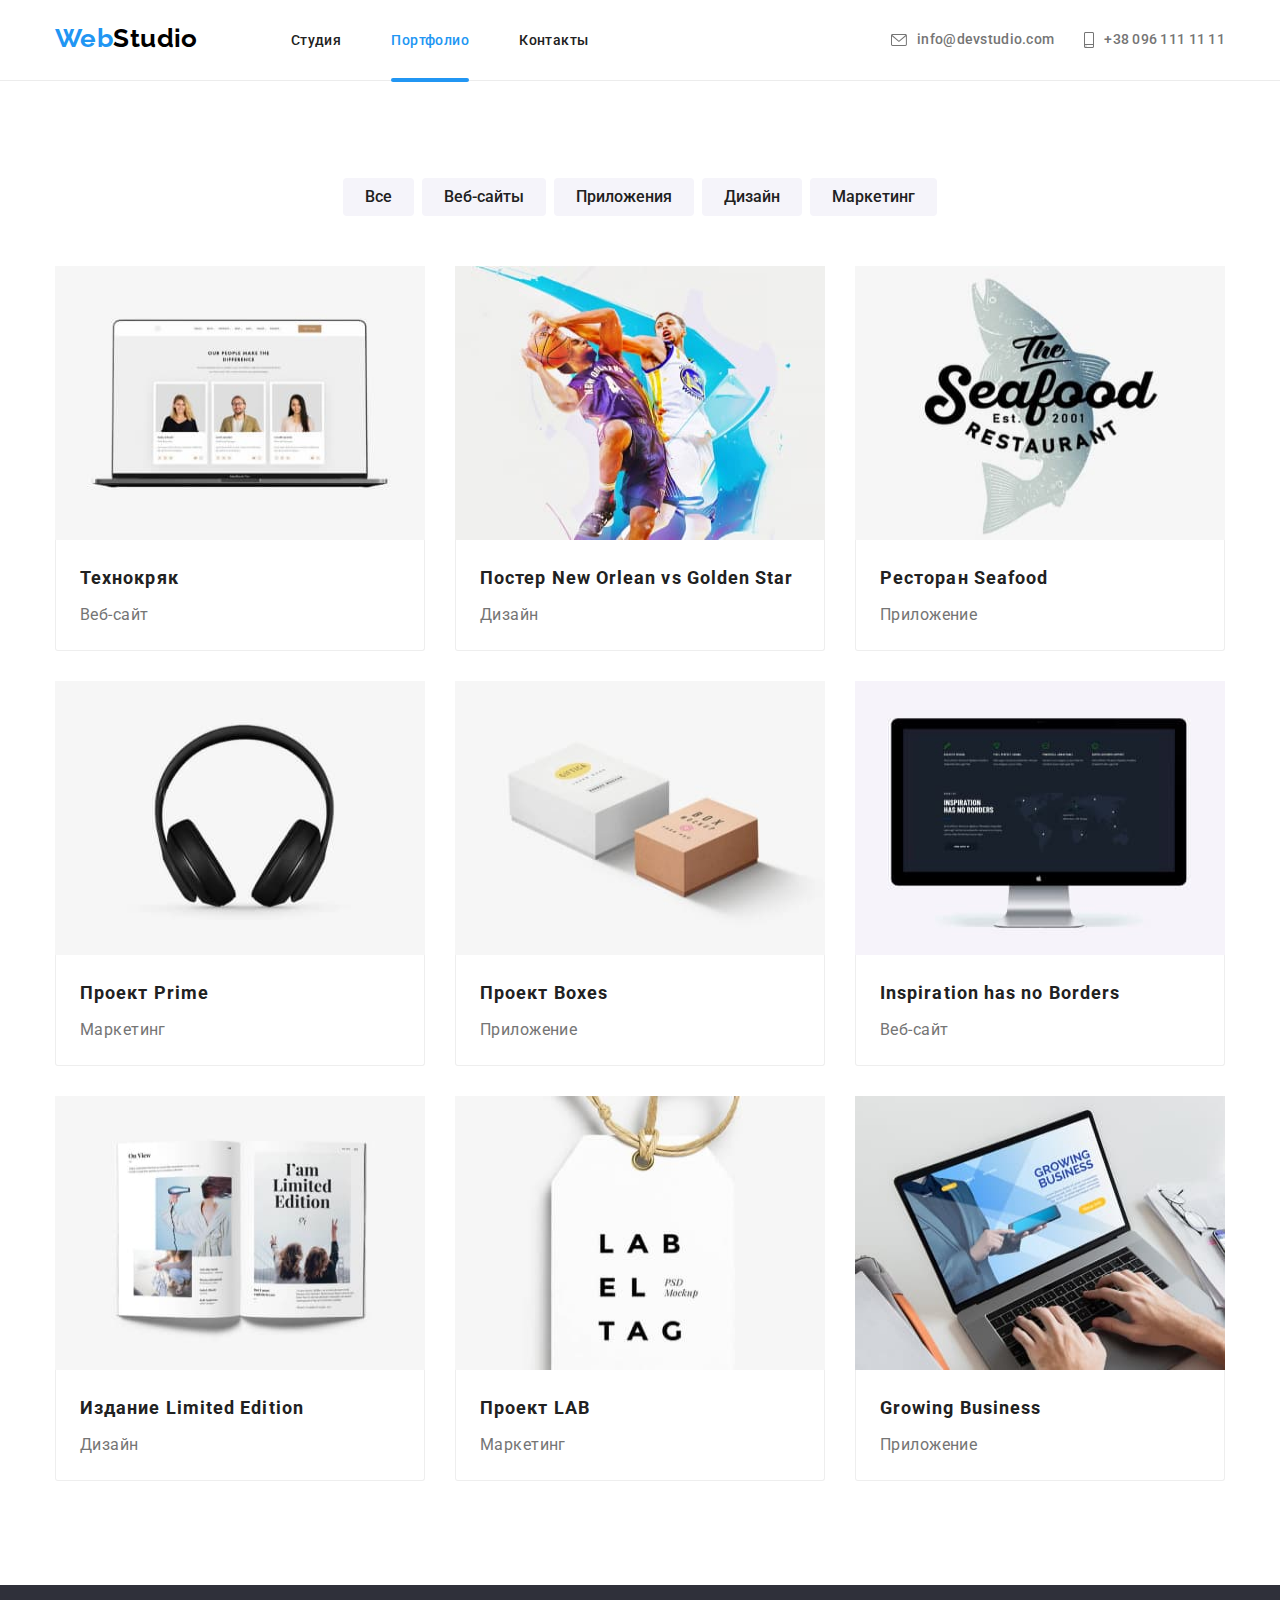
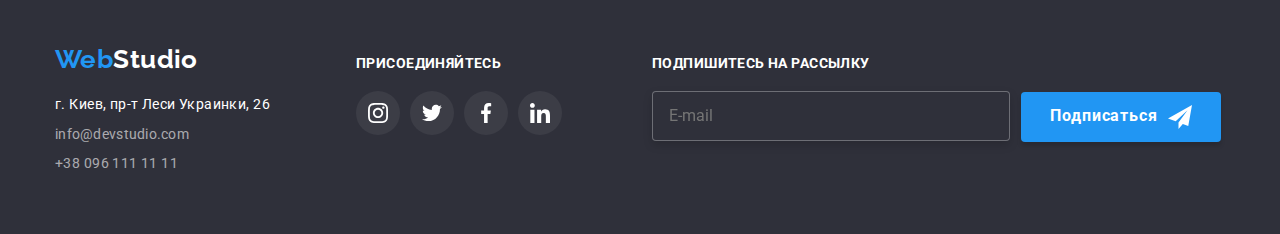
==== portfolio.html @ b070f2ee "clone" ====
<!DOCTYPE html>
<html lang="ru">
  <head>
    <meta charset="UTF-8" />
    <meta http-equiv="X-UA-Compatible" content="IE=edge" />
    <meta name="viewport" content="width=device-width, initial-scale=1.0" />
    <title>Портфолио</title>
    <link rel="preconnect" href="https://fonts.googleapis.com" />
    <link rel="preconnect" href="https://fonts.gstatic.com" crossorigin />
    <link
      href="https://fonts.googleapis.com/css2?family=Raleway:wght@700&family=Roboto:wght@400;500;700;900&display=swap"
      rel="stylesheet"
    />
    <link
      rel="stylesheet"
      href="https://cdnjs.cloudflare.com/ajax/libs/modern-normalize/1.1.0/modern-normalize.min.css"
    />
    <link rel="stylesheet" href="./css/main.min.css" />
  </head>

  <body>
    <header class="header">
      <div class="container container-nav">
        <nav class="navigation">
          <a href="./index.html" class="logo link"
            ><span class="logo__web">Web</span
            ><span class="logo__studio logo__studio--dark">Studio</span></a
          >
          <ul class="navigation__list list">
            <li class="navigation__item">
              <a href="./index.html" class="navigation__link link">Студия</a>
            </li>
            <li class="navigation__item">
              <a href="./portfolio.html" class="navigation__link link current"
                >Портфолио</a
              >
            </li>
            <li class="navigation__item">
              <a href="" class="navigation__link link">Контакты</a>
            </li>
          </ul>
        </nav>
        <ul class="header-contacts list">
          <li class="header-contacts__item">
            <a
              href="mailto:info@devstudio.com"
              class="header-contacts__mail link"
            >
              <svg class="header-contacts__icon-mail" width="16" height="12">
                <use href="./images/icons.svg#icon-envelope"></use>
              </svg>
              info@devstudio.com</a
            >
          </li>
          <li class="header-contacts__item">
            <a href="tel:+380961111111" class="header-contacts__tel link">
              <svg class="header-contacts__icon-phone" width="10" height="16">
                <use href="./images/icons.svg#icon-smartphone"></use>
              </svg>
              +38 096 111 11 11</a
            >
          </li>
        </ul>
      </div>
    </header>
    <main>
      <section class="services">
        <div class="container">
          <h1 class="visually-hidden">Услуги</h1>
          <ul class="services-button-list list">
            <li class="services-buttom-item">
              <button type="button" class="services-button">Все</button>
            </li>
            <li class="services-buttom-item">
              <button type="button" class="services-button">Веб-сайты</button>
            </li>
            <li class="services-buttom-item">
              <button type="button" class="services-button">Приложения</button>
            </li>
            <li class="services-buttom-item">
              <button type="button" class="services-button">Дизайн</button>
            </li>
            <li class="services-buttom-item">
              <button type="button" class="services-button">Маркетинг</button>
            </li>
          </ul>
          <ul class="services-pics-list list">
            <li class="services-pics-item">
              <a href="" class="services-link link">
                <div class="services-img-decor">
                  <img
                    src="./images/projects-1.jpg"
                    alt="Технологии"
                    width="370"
                    height="274"
                  />
                  <p class="services-decor-text">
                    Ресурс предлагает комплексные предложения с разным уровнем
                    функционала и сервисов. Все это позволит посетителю получить
                    исчерпывающие сведения о компании или частном лице. Lorem
                    ipsum dolor sit amet consectetur adipisicing elit.
                    Inventore, amet. Nisi ea molestias, culpa itaque mollitia
                    reiciendis et nam perspiciatis nobis possimus? Voluptate
                    minima accusamus placeat eaque, pariatur ipsam dicta
                    suscipit unde impedit magnam. Tempore maxime sequi maiores
                    eveniet eum?
                  </p>
                </div>
                <div class="portfolio-cards">
                  <h2 class="sevices-title">Технокряк</h2>
                  <p class="services-text">Веб-сайт</p>
                </div>
              </a>
            </li>
            <li class="services-pics-item">
              <a href="" class="services-link link">
                <div class="services-img-decor">
                  <img
                    src="./images/projects-2.jpg"
                    alt="Технологии"
                    width="370"
                    height="274"
                  />
                  <p class="services-decor-text">
                    Ресурс предлагает комплексные предложения с разным уровнем
                    функционала и сервисов. Все это позволит посетителю получить
                    исчерпывающие сведения о компании или частном лице. Lorem
                    ipsum dolor sit amet consectetur adipisicing elit.
                    Inventore, amet. Nisi ea molestias, culpa itaque mollitia
                    reiciendis et nam perspiciatis nobis possimus? Voluptate
                    minima accusamus placeat eaque, pariatur ipsam dicta
                    suscipit unde impedit magnam. Tempore maxime sequi maiores
                    eveniet eum?
                  </p>
                </div>
                <div class="portfolio-cards">
                  <h2 class="sevices-title">
                    Постер New Orlean vs Golden Star
                  </h2>
                  <p class="services-text">Дизайн</p>
                </div>
              </a>
            </li>
            <li class="services-pics-item">
              <a href="" class="services-link link">
                <div class="services-img-decor">
                  <img
                    src="./images/projects-3.jpg"
                    alt="Технологии"
                    width="370"
                    height="274"
                  />
                  <p class="services-decor-text">
                    Ресурс предлагает комплексные предложения с разным уровнем
                    функционала и сервисов. Все это позволит посетителю получить
                    исчерпывающие сведения о компании или частном лице. Lorem
                    ipsum dolor sit amet consectetur adipisicing elit.
                    Inventore, amet. Nisi ea molestias, culpa itaque mollitia
                    reiciendis et nam perspiciatis nobis possimus? Voluptate
                    minima accusamus placeat eaque, pariatur ipsam dicta
                    suscipit unde impedit magnam. Tempore maxime sequi maiores
                    eveniet eum?
                  </p>
                </div>
                <div class="portfolio-cards">
                  <h2 class="sevices-title">Ресторан Seafood</h2>
                  <p class="services-text">Приложение</p>
                </div>
              </a>
            </li>
            <li class="services-pics-item">
              <a href="" class="services-link link">
                <div class="services-img-decor">
                  <img
                    src="./images/projects-4.jpg"
                    alt="Технологии"
                    width="370"
                    height="274"
                  />
                  <p class="services-decor-text">
                    Ресурс предлагает комплексные предложения с разным уровнем
                    функционала и сервисов. Все это позволит посетителю получить
                    исчерпывающие сведения о компании или частном лице. Lorem
                    ipsum dolor sit amet consectetur adipisicing elit.
                    Inventore, amet. Nisi ea molestias, culpa itaque mollitia
                    reiciendis et nam perspiciatis nobis possimus? Voluptate
                    minima accusamus placeat eaque, pariatur ipsam dicta
                    suscipit unde impedit magnam. Tempore maxime sequi maiores
                    eveniet eum?
                  </p>
                </div>
                <div class="portfolio-cards">
                  <h2 class="sevices-title">Проект Prime</h2>
                  <p class="services-text">Маркетинг</p>
                </div>
              </a>
            </li>
            <li class="services-pics-item">
              <a href="" class="services-link link">
                <div class="services-img-decor">
                  <img
                    src="./images/projects-5.jpg"
                    alt="Технологии"
                    width="370"
                    height="274"
                  />
                  <p class="services-decor-text">
                    Ресурс предлагает комплексные предложения с разным уровнем
                    функционала и сервисов. Все это позволит посетителю получить
                    исчерпывающие сведения о компании или частном лице. Lorem
                    ipsum dolor sit amet consectetur adipisicing elit.
                    Inventore, amet. Nisi ea molestias, culpa itaque mollitia
                    reiciendis et nam perspiciatis nobis possimus? Voluptate
                    minima accusamus placeat eaque, pariatur ipsam dicta
                    suscipit unde impedit magnam. Tempore maxime sequi maiores
                    eveniet eum?
                  </p>
                </div>
                <div class="portfolio-cards">
                  <h2 class="sevices-title">Проект Boxes</h2>
                  <p class="services-text">Приложение</p>
                </div>
              </a>
            </li>
            <li class="services-pics-item">
              <a href="" class="services-link link">
                <div class="services-img-decor">
                  <img
                    src="./images/projects-6.jpg"
                    alt="Технологии"
                    width="370"
                    height="274"
                  />
                  <p class="services-decor-text">
                    Ресурс предлагает комплексные предложения с разным уровнем
                    функционала и сервисов. Все это позволит посетителю получить
                    исчерпывающие сведения о компании или частном лице. Lorem
                    ipsum dolor sit amet consectetur adipisicing elit.
                    Inventore, amet. Nisi ea molestias, culpa itaque mollitia
                    reiciendis et nam perspiciatis nobis possimus? Voluptate
                    minima accusamus placeat eaque, pariatur ipsam dicta
                    suscipit unde impedit magnam. Tempore maxime sequi maiores
                    eveniet eum?
                  </p>
                </div>
                <div class="portfolio-cards">
                  <h2 lang="en" class="sevices-title">
                    Inspiration has no Borders
                  </h2>
                  <p class="services-text">Веб-сайт</p>
                </div>
              </a>
            </li>
            <li class="services-pics-item">
              <a href="" class="services-link link">
                <div class="services-img-decor">
                  <img
                    src="./images/projects-7.jpg"
                    alt="Технологии"
                    width="370"
                    height="274"
                  />
                  <p class="services-decor-text">
                    Ресурс предлагает комплексные предложения с разным уровнем
                    функционала и сервисов. Все это позволит посетителю получить
                    исчерпывающие сведения о компании или частном лице. Lorem
                    ipsum dolor sit amet consectetur adipisicing elit.
                    Inventore, amet. Nisi ea molestias, culpa itaque mollitia
                    reiciendis et nam perspiciatis nobis possimus? Voluptate
                    minima accusamus placeat eaque, pariatur ipsam dicta
                    suscipit unde impedit magnam. Tempore maxime sequi maiores
                    eveniet eum?
                  </p>
                </div>
                <div class="portfolio-cards">
                  <h2 class="sevices-title">Издание Limited Edition</h2>
                  <p class="services-text">Дизайн</p>
                </div>
              </a>
            </li>
            <li class="services-pics-item">
              <a href="" class="services-link link">
                <div class="services-img-decor">
                  <img
                    src="./images/projects-8.jpg"
                    alt="Технологии"
                    width="370"
                    height="274"
                  />
                  <p class="services-decor-text">
                    Ресурс предлагает комплексные предложения с разным уровнем
                    функционала и сервисов. Все это позволит посетителю получить
                    исчерпывающие сведения о компании или частном лице. Lorem
                    ipsum dolor sit amet consectetur adipisicing elit.
                    Inventore, amet. Nisi ea molestias, culpa itaque mollitia
                    reiciendis et nam perspiciatis nobis possimus? Voluptate
                    minima accusamus placeat eaque, pariatur ipsam dicta
                    suscipit unde impedit magnam. Tempore maxime sequi maiores
                    eveniet eum?
                  </p>
                </div>
                <div class="portfolio-cards">
                  <h2 class="sevices-title">Проект LAB</h2>
                  <p class="services-text">Маркетинг</p>
                </div>
              </a>
            </li>
            <li class="services-pics-item">
              <a href="" class="services-link link">
                <div class="services-img-decor">
                  <img
                    src="./images/projects-9.jpg"
                    alt="Технологии"
                    width="370"
                    height="274"
                  />
                  <p class="services-decor-text">
                    Ресурс предлагает комплексные предложения с разным уровнем
                    функционала и сервисов. Все это позволит посетителю получить
                    исчерпывающие сведения о компании или частном лице. Lorem
                    ipsum dolor sit amet consectetur adipisicing elit.
                    Inventore, amet. Nisi ea molestias, culpa itaque mollitia
                    reiciendis et nam perspiciatis nobis possimus? Voluptate
                    minima accusamus placeat eaque, pariatur ipsam dicta
                    suscipit unde impedit magnam. Tempore maxime sequi maiores
                    eveniet eum?
                  </p>
                </div>
                <div class="portfolio-cards">
                  <h2 lang="en" class="sevices-title">Growing Business</h2>
                  <p class="services-text">Приложение</p>
                </div>
              </a>
            </li>
          </ul>
        </div>
      </section>
    </main>
  </body>
  <footer class="footer">
    <div class="container-footer container">
      <div>
        <a href="./index.html" class="footer-link-logo link"
          ><span class="logo__web">Web</span
          ><span class="logo-studio-footer">Studio</span></a
        >
        <address class="address-container">
          <ul class="address-list list">
            <li class="adress-item">
              <a
                href="https://goo.gl/maps/8bVCaFrBpP2hShio7"
                target="_blank"
                class="footer-map-link link"
                >г. Киев, пр-т Леси Украинки, 26</a
              >
            </li>
            <li class="adress-item">
              <a href="mailto:info@devstudio.com" class="footer-mail link"
                >info@devstudio.com</a
              >
            </li>
            <li class="adress-item">
              <a href="tel:+380961111111" class="footer-tel link"
                >+38 096 111 11 11</a
              >
            </li>
          </ul>
        </address>
      </div>
      <div class="join-us-footer">
        <p class="join-us-title">Присоединяйтесь</p>
        <ul class="join-us-list list">
          <li class="join-us-item">
            <a href="" class="join-us-link link">
              <svg class="join-us-icon" width="20" height="20">
                <use href="./images/icons.svg#icon-instagram"></use>
              </svg>
            </a>
          </li>
          <li class="join-us-item">
            <a href="" class="join-us-link link">
              <svg class="join-us-icon" width="20" height="20">
                <use href="./images/icons.svg#icon-twitter"></use>
              </svg>
            </a>
          </li>
          <li class="join-us-item">
            <a href="" class="join-us-link link">
              <svg class="join-us-icon" width="20" height="20">
                <use href="./images/icons.svg#icon-facebook"></use>
              </svg>
            </a>
          </li>
          <li class="join-us-item">
            <a href="" class="join-us-link link">
              <svg class="join-us-icon" width="20" height="20">
                <use href="./images/icons.svg#icon-linkedin"></use>
              </svg>
            </a>
          </li>
        </ul>
      </div>
      <div class="subsсribe-footer">
        <form class="footer-form">
          <label for="footer-label" class="label-class"
            >Подпишитесь на рассылку
          </label>
          <span class="footer-subscribe-case">
            <input
              type="email"
              name="email"
              placeholder="E-mail"
              id="footer-label"
              class="email-footer"
              required
            />
            <button type="submit" class="button-subscribe">
              Подписаться<svg class="submit-icon">
                <use href="./images/icons.svg#icon-icon-plane"></use>
              </svg>
            </button>
          </span>
        </form>
      </div>
    </div>
  </footer>
</html>
---- css/main.min.css ----
﻿html{box-sizing:border-box}*,*::before,*::after{box-sizing:inherit}h1,h2,h3,h4,h5,h6,p{margin:0}ul,ol{padding-left:0;margin:0}img{display:block}.link{text-decoration:none}:root{--title-text-color: #212121;--header-link-color: #212121;--button-services-color: #212121;--secondary-text-color: #757575;--main-text-color: #ffffff;--main-background-color: #ffffff;--footer-text: #ffffff;--button-text-color: #ffffff;--logo-studio-color: #000000;--logo-studio-alt-color: #ffffff;--hero-button-color: #ffffff;--hero-button-color-alt: #000000;--logo-web-color: #2196f3;--link-color: #2196f3;--main-button-color: #2196f3;--bg-icon-color: #2196f3;--footer-text-color: rgba(255, 255, 255, 0.6);--hero-background-color: #2f303a;--footer-background-color: #2f303a;--button-background-color: #f5f4fa;--team-background-color: #f5f4fa;--list-right-margin: 30px}.visually-hidden{position:absolute;white-space:nowrap;width:1px;height:1px;overflow:hidden;border:0;padding:0;clip:rect(0 0 0 0);clip-path:inset(50%);margin:-1p}body{margin:0;font-family:"Roboto",Tahoma sans-serif;color:var(--secondary-text-color);font-size:14px;letter-spacing:.03em;background-color:var(--main-background-color)}.list{list-style:none;padding:0;margin:0}.container{width:1200px;padding-left:15px;padding-right:15px;margin:0 auto}.section{padding-top:94px;padding-bottom:94px}.backdrop{position:fixed;top:0;width:100%;height:100%;background-color:rgba(0,0,0,.2);transition:opacity 300ms,visibility 300ms}.backdrop.is-hidden .modal{transform:rotate(-290deg)}.modal{position:absolute;min-width:528px;min-height:581px;top:50%;left:50%;padding:40px;background:#fff;box-shadow:0px 1px 3px rgba(0,0,0,.12),0px 1px 1px rgba(0,0,0,.14),0px 2px 1px rgba(0,0,0,.2);border-radius:4px;transition:transform 250ms;transform:translate(-50%, -50%) rotate(0)}.modal-button{position:absolute;top:11px;right:8px;width:30px;height:30px;border-radius:50%;background:#fff;border:1px solid rgba(0,0,0,.1);box-sizing:border-box;cursor:pointer}.icon-Vector{fill:#000}.modal-button:hover .icon-Vector,.modal-button:focus .icon-Vector{fill:#2196f3}.is-hidden{opacity:0;pointer-events:none;visibility:hidden}.backdrop-title{font-weight:700;font-size:20px;line-height:1.15;text-align:center;margin-bottom:12px;color:var(--title-text-color)}.modal-field{margin-bottom:10px}.label-form{display:flex;flex-direction:column}.modal-wrap{position:relative}.input-form{width:100%;height:40px;margin-top:4px;padding-left:42px;border:1px solid rgba(33,33,33,.2);box-sizing:border-box;border-radius:4px;cursor:pointer;outline:none;transition:border-color 250ms;transition-timing-function:cubic-bezier(0.4, 0, 0.2, 1)}.input-form:focus{border-color:#2196f3}.input-form:focus+.modal-icon-person{fill:#2196f3}.modal-icon-person{position:absolute;left:15px;top:50%;width:12px;height:12px;transform:translateY(-50%);fill:#212121;transition:border-color 250ms;transition-timing-function:cubic-bezier(0.4, 0, 0.2, 1)}.textarea-form{height:120px;margin-top:4px;padding:12px 16px;border:1px solid rgba(33,33,33,.2);border-radius:4px;cursor:pointer;resize:none;outline:none;transition:border-color 250ms;transition-timing-function:cubic-bezier(0.4, 0, 0.2, 1)}.textarea-form:focus{border-color:#2196f3}.checkbox-policy{width:423px;display:flex;align-items:center;justify-content:center;margin-top:20px;margin-bottom:30px;margin-left:13px}.check-text{display:flex;align-items:center;font-weight:400;font-size:14px;line-height:1.7;color:#757575}.modal-icon-accept{width:16px;height:15px;fill:rgba(0,0,0,0)}.check-text span{width:16px;height:15px;border:.2px solid #000;border-radius:2px;margin-right:7px;display:flex;align-items:center;justify-content:center}.input-check:checked+.check-text span{background-color:#2196f3;border:none}.input-check:checked+.check-text span .modal-icon-accept{fill:#fff;border:none}.policy{margin-left:3px;line-height:1.7;text-decoration-line:underline;color:#2196f3}.modal-submit-button{width:200px;height:50px;text-align:center;font-weight:700;font-size:16px;line-height:1.8;letter-spacing:.06em;color:#fff;background:#188ce8;box-shadow:0px 4px 4px rgba(0,0,0,.15);border-radius:4px;cursor:pointer;border:none}.modal-button-case{display:flex;justify-content:center}.header{border-bottom:1px solid #ececec}.container-nav{display:flex;align-items:center}.navigation{display:flex}.logo{padding-top:24px;padding-bottom:25px;text-decoration:none;align-items:center;margin-right:93px;font-family:"Raleway"}.logo .logo__studio{font-family:"Raleway",sans-serif;font-weight:700;font-size:26px;line-height:1.1}.logo__web{font-family:"Raleway",sans-serif;font-weight:700;font-size:26px;line-height:1.1;color:var(--logo-web-color)}.logo__studio--dark{color:var(--logo-studio-color)}.navigation__list{display:flex}.navigation__item{padding-top:32px;padding-bottom:32px;margin-right:50px}.navigation__item:last-child{margin-right:0}.navigation__link{position:relative;padding-top:32px;padding-bottom:32px;font-weight:500;line-height:1.1;color:var(--header-link-color);transition-property:color;transition-duration:250ms;transition-timing-function:cubic-bezier(0.4, 0, 0.2, 1)}.navigation__link:hover,.navigation__link:focus{color:var(--link-color)}.navigation__link.current::after{content:"";position:absolute;width:100%;left:0;bottom:-2px;height:4px;border-radius:2px;background:#2196f3}.link.current{color:var(--link-color)}.header-contacts{display:flex;margin-left:auto}.header-contacts__item{margin-right:50px;margin:auto}.header-contacts__mail{display:flex;align-items:center;margin-right:30px;padding-top:32px;padding-bottom:32px;font-weight:500;line-height:1.14;letter-spacing:.02em;color:var(--secondary-text-color);transition-property:color,fill;transition-duration:250ms;transition-timing-function:cubic-bezier(0.4, 0, 0.2, 1)}.header-contacts__mail:hover,.header-contacts__mail:focus{color:var(--link-color)}.header-contacts__icon-mail{fill:#757575;margin-right:10px;height:14px}.header-contacts__mail:hover .header-contacts__icon-mail{fill:var(--link-color)}.header-contacts__icon-phone{fill:#757575;margin-right:10px;height:16px}.header-contacts__tel:hover .header-contacts__icon-phone{fill:var(--link-color)}.header-contacts__tel{width:100%;height:100%;display:flex;align-items:center;padding-top:32px;padding-bottom:32px;font-weight:500;line-height:1.14;letter-spacing:.02em;color:var(--secondary-text-color);transition-property:color,fill;transition-duration:250ms;transition-timing-function:cubic-bezier(0.4, 0, 0.2, 1)}.header-contacts__tel:hover,.header-contacts__tel:focus{color:var(--link-color)}.section-hero{background-color:var(--hero-background-color);text-align:center;padding-top:200px;padding-bottom:200px;background-image:linear-gradient(rgba(47, 48, 58, 0.4), rgba(47, 48, 58, 0.4)),url(../images/Hero-bg.jpg);background-repeat:no-repeat;background-size:cover;max-width:1600px;margin:0 auto}.section-hero .section-hero__title{max-width:696px;margin:0 auto;margin-bottom:30px;font-weight:900;font-size:44px;line-height:1.36;letter-spacing:.06em;text-transform:uppercase;color:var(--main-text-color)}.section-hero .section-hero__button{border-radius:4px;min-width:200px;padding:10px 32px;font-weight:700;font-size:16px;line-height:1.87;border:none;align-items:center;letter-spacing:.06em;color:var(--hero-button-color);cursor:pointer;background-color:var(--main-button-color)}.adv-list{display:flex;flex-wrap:wrap}.adv-item{max-width:270px;margin-right:var(--list-right-margin)}.adv-item:last-child{margin-right:0}.adv-icon-box{width:270px;height:120px;background-color:#f5f4fa;display:flex;justify-content:center;align-items:center;margin-bottom:30px}.adv-title{font-size:14px;margin-bottom:10px;font-weight:700;line-height:1.14;text-transform:uppercase;color:var(--title-text-color)}.adv-text{line-height:1.7}.section-works{padding-top:0px}.works-title{margin-bottom:50px;font-weight:700;font-size:36px;line-height:1.16;text-align:center;color:var(--title-text-color)}.works-list{display:flex;flex-wrap:wrap}.works-list .works-item{position:relative;margin-right:var(--list-right-margin)}.works-list .works-item:last-child{margin-right:0}.works-list .works-item .works-item-text{position:absolute;height:70px;bottom:0px;display:flex;justify-content:center;align-items:center;width:100%;font-weight:700;line-height:16px;text-transform:uppercase;color:var(--main-text-color);background:rgba(47,48,58,.8)}.section-team{background-color:var(--team-background-color)}.team-list{display:flex;flex-wrap:wrap}.team-list-item{margin-right:var(--list-right-margin);box-shadow:0px 1px 3px rgba(0,0,0,.12),0px 1px 1px rgba(0,0,0,.14),0px 2px 1px rgba(0,0,0,.2);border-radius:0px 0px 4px 4px}.team-list-item:last-child{margin-right:0}.team-cards{width:270px;padding-top:30px;padding-bottom:30px;background-color:#fff;border-bottom-left-radius:4px;border-bottom-right-radius:4px}.team-title{margin-bottom:50px;font-weight:700;font-size:36px;line-height:1.16;text-align:center;color:var(--title-text-color)}.employee-title{margin-bottom:10px;font-weight:500;font-size:16px;line-height:1.18;text-align:center;color:var(--title-text-color)}.position-team{margin:0 auto;font-size:16px;line-height:1.18;text-align:center;margin-bottom:16px}.team-soc-list{display:flex;justify-content:center}.team-soc-item{margin-right:10px;width:44px;height:44px}.team-soc-item:last-child{margin-right:0}.team-soc-link{width:100%;height:100%;background-color:#fff;border-radius:50%;display:flex;justify-content:center;align-items:center;transition-property:background-color,fill;transition-duration:250ms;transition-timing-function:cubic-bezier(0.4, 0, 0.2, 1)}.team-soc-link:hover{background-color:var(--bg-icon-color)}.team-soc-icon{fill:#afb1b8}.team-soc-link:hover .team-soc-icon{fill:#fff}.title-clients{font-weight:700;font-size:36px;line-height:42px;text-align:center;color:var(--title-text-color);margin-bottom:50px}.clients-list{display:flex;flex-wrap:wrap}.clients-item{width:170px;height:92px;border:1px solid #afb1b8;border-radius:4px;margin-right:30px;display:flex;justify-content:center;align-items:center;cursor:pointer;transition-property:border,fill;transition-duration:250ms;transition-timing-function:cubic-bezier(0.4, 0, 0.2, 1)}.clients-item:last-child{margin-right:0px}.clients-item:hover{border:1px solid #2196f3}.clients-icon{fill:#afb1b8}.clients-item:hover .clients-icon{fill:#2196f3}.footer{background-color:var(--footer-background-color);padding-bottom:60px;padding-top:60px}.container-footer{display:flex;align-items:baseline}.address-container{width:231px;height:81px;margin-right:70px}.footer-link-logo{text-decoration:none;align-items:center;font-family:"Raleway";display:inline-block;margin-bottom:20px}.adress-item{margin-bottom:9px}.adress-item:last-child{margin-bottom:0}.logo-studio-footer{font-family:"Raleway",sans-serif;font-weight:700;font-size:26px;line-height:1.1;color:var(--logo-studio-alt-color)}.footer-map-link{line-height:1.7;color:var(--footer-text);font-style:normal;transition-property:color;transition-duration:250ms;transition-timing-function:cubic-bezier(0.4, 0, 0.2, 1)}.footer-map-link:hover,.footer-map-link:focus{color:var(--link-color)}.footer-mail{line-height:1.14;letter-spacing:.02em;color:var(--footer-text-color);font-style:normal;transition-property:color;transition-duration:250ms;transition-timing-function:cubic-bezier(0.4, 0, 0.2, 1)}.footer-mail:hover,.footer-mail:focus{color:var(--link-color)}.footer-tel{line-height:1.7;color:var(--footer-text-color);font-style:normal;transition-property:color;transition-duration:250ms;transition-timing-function:cubic-bezier(0.4, 0, 0.2, 1)}.footer-tel:hover,.footer-tel:focus{color:var(--link-color)}.join-us-title{font-weight:700;font-size:14px;line-height:16px;letter-spacing:.03em;text-transform:uppercase;color:#fff;margin-bottom:20px}.join-us-list{display:flex;justify-content:center}.join-us-item{margin-right:10px;width:44px;height:44px}.join-us-item:last-child{margin-right:0}.join-us-link{width:100%;height:100%;background-color:rgba(255,255,255,.062745098);border-radius:50%;display:flex;justify-content:center;align-items:center;transition-property:background-color,fill;transition-duration:250ms;transition-timing-function:cubic-bezier(0.4, 0, 0.2, 1)}.join-us-link:hover{background-color:var(--bg-icon-color)}.join-us-icon{fill:#fff}.join-us-link:hover .join-us-icon{fill:#fff}.subsсribe-footer{margin-left:auto}.footer-form{width:573px}.label-class{font-weight:700;font-size:14px;line-height:1.1;text-transform:uppercase;color:#fff}.footer-subscribe-case{display:flex;align-items:baseline}.email-footer{width:358px;height:50px;padding-left:16px;margin-top:20px;margin-right:11px;font-size:16px;line-height:1.25;color:rgba(255,255,255,.6);background:#2f303a;border:1px solid rgba(255,255,255,.3);filter:drop-shadow(0px 4px 4px rgba(0, 0, 0, 0.15));border-radius:4px}.button-subscribe{width:200px;height:50px;text-align:center;display:flex;justify-content:center;align-items:center;font-weight:700;font-size:16px;line-height:1.8;margin:0;letter-spacing:.06em;border:none;color:#fff;background:#2196f3;box-shadow:0px 4px 4px rgba(0,0,0,.15);border-radius:4px;cursor:pointer}.button-subscribe .submit-icon{margin-left:10px;width:24px;height:24px}.services{padding-top:97px;padding-bottom:104px}.services-button{border:none;border-radius:4px;padding:5.94px 22px;font-weight:500;font-size:16px;line-height:1.6;text-align:center;display:flex;align-items:center;color:var(--button-services-color);cursor:pointer;background-color:var(--button-background-color);transition-property:color,background-color,box-shadow;transition-duration:250ms;transition-timing-function:cubic-bezier(0.4, 0, 0.2, 1)}.services-button:hover,.services-button:focus{color:var(--logo-studio-alt-color);background-color:var(--main-button-color);box-shadow:0px 4px 4px rgba(0,0,0,.25),0px 4px 4px rgba(0,0,0,.25),0px 2px 2px rgba(0,0,0,.12)}.services-button-list{justify-content:center;margin-bottom:50px;display:flex;flex-wrap:wrap}.services-buttom-item{margin-right:8px;align-items:center;border-color:none}.services-buttom-item:last-child{margin:0}.services-link{display:block;transition-property:box-shadow;transition-duration:250ms;transition-timing-function:cubic-bezier(0.4, 0, 0.2, 1)}.services-link:hover{box-shadow:0px 1px 1px rgba(0,0,0,.12),0px 4px 4px rgba(0,0,0,.06),1px 4px 6px rgba(0,0,0,.16)}.sevices-title{margin-bottom:4px;font-weight:700;font-size:18px;line-height:2;letter-spacing:.06em;color:var(--title-text-color)}.services-text{margin:0 auto;font-size:16px;line-height:1.87;color:var(--secondary-text-color)}.services-pics-list{display:flex;flex-wrap:wrap;margin-right:-30px}.services-pics-item{margin-right:30px;margin-bottom:30px}.services-img-decor{position:relative;overflow:hidden}.services-decor-text{position:absolute;top:0;height:100%;padding:63px 24px;font-size:18px;line-height:1.5;color:var(--main-text-color);background-color:rgba(33,150,243,.9);transform:translateY(100%);transition:transform 250ms cubic-bezier(0.4, 0, 0.2, 1);overflow:auto}.services-pics-item:hover .services-decor-text{transform:translateY(0%)}.services-pics-item:nth-child(3n+3){margin-right:0}.services-pics-item:nth-last-child(-n+3){margin-bottom:0}.portfolio-cards{width:370px;padding:20px 24px;background-color:#fff;border-bottom:1px solid #eee;border-left:1px solid #eee;border-right:1px solid #eee;border-bottom-left-radius:3px;border-bottom-right-radius:3px}/*# sourceMappingURL=main.min.css.map */
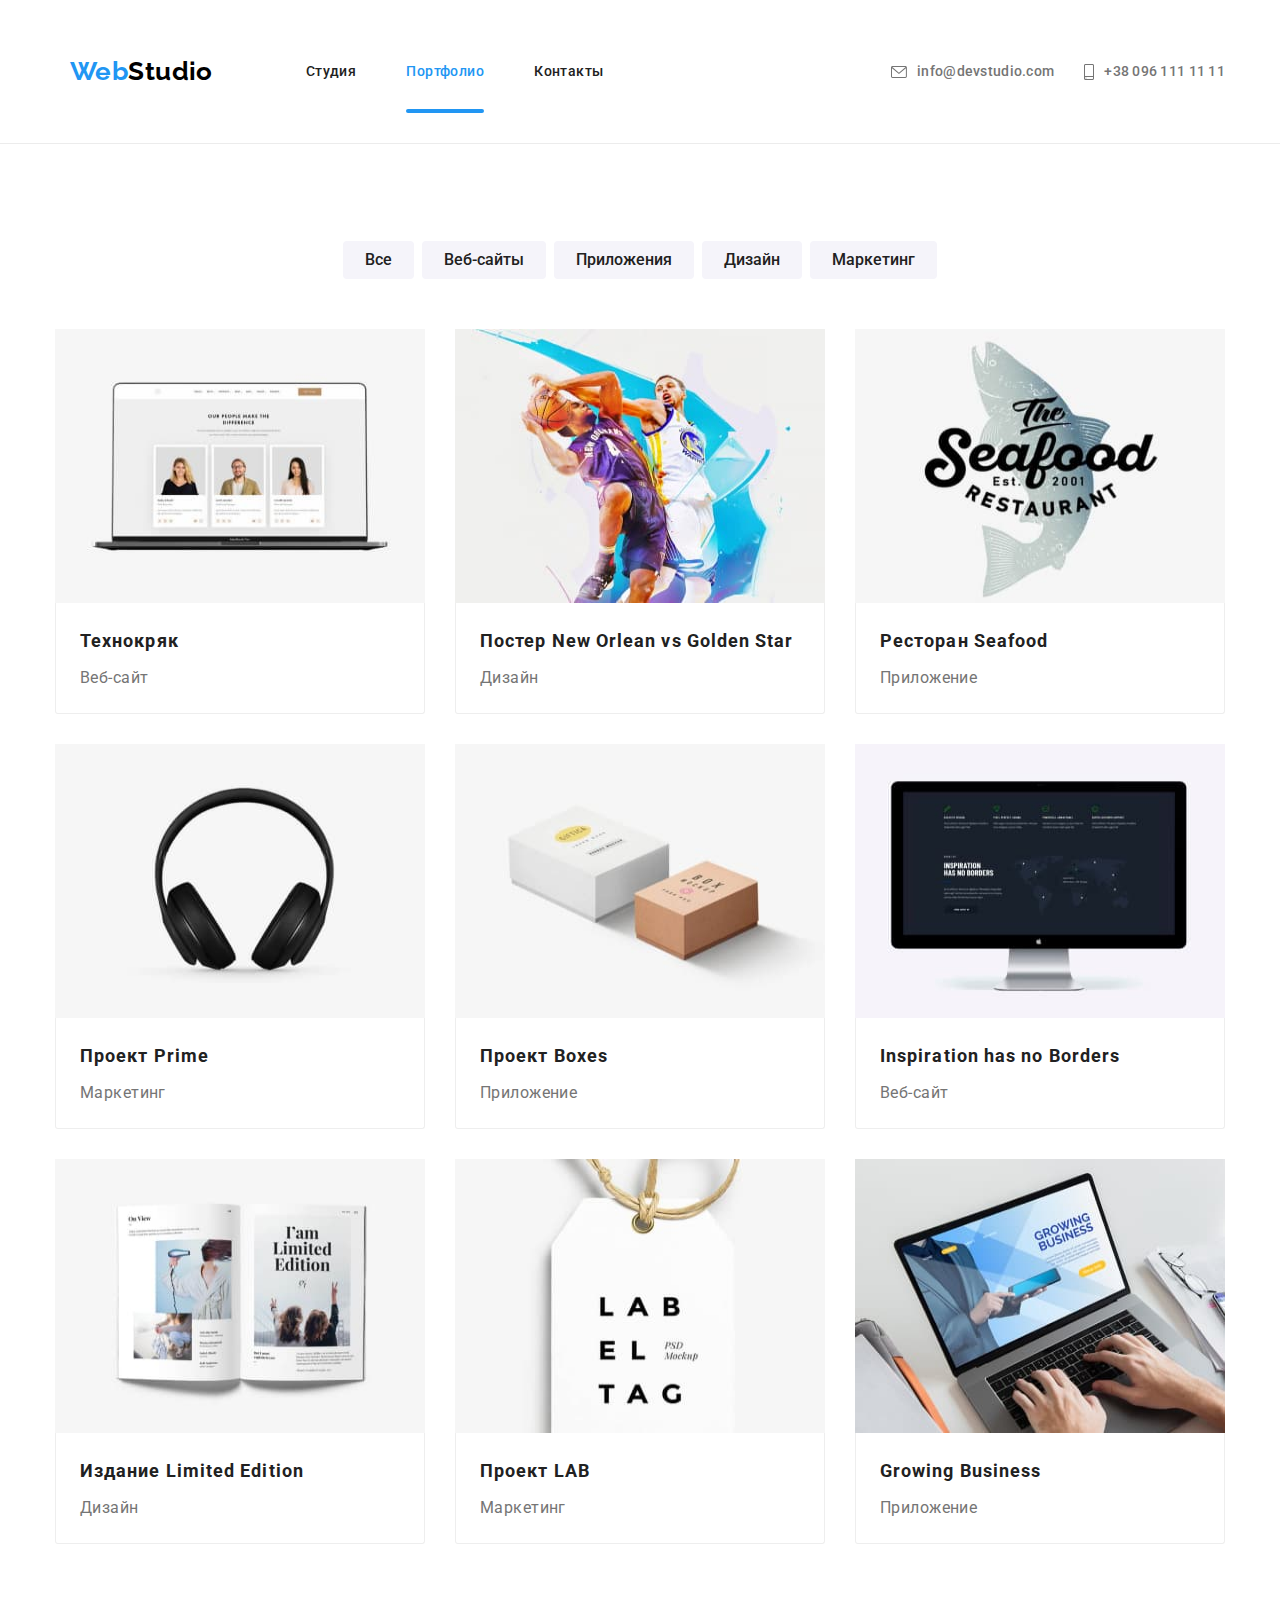
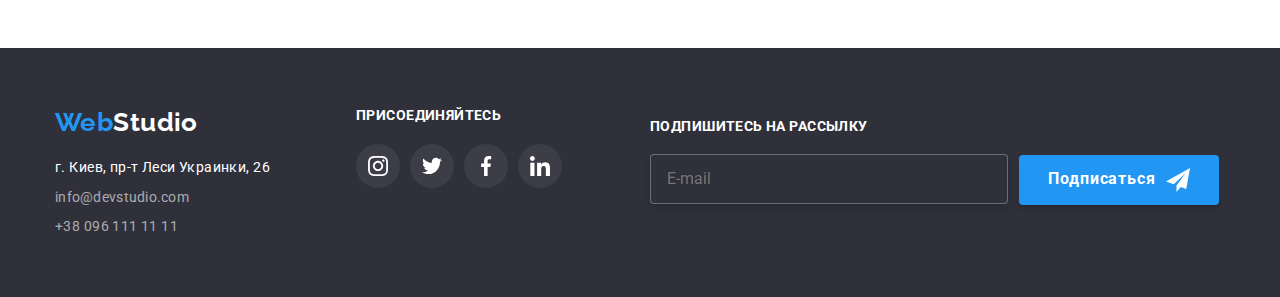
==== commit aef5ac4a: "footer adaptive" ====
--- a/portfolio.html
+++ b/portfolio.html
@@ -339,66 +339,68 @@
   </body>
   <footer class="footer">
     <div class="container-footer container">
-      <div>
-        <a href="./index.html" class="footer-link-logo link"
-          ><span class="logo__web">Web</span
-          ><span class="logo-studio-footer">Studio</span></a
-        >
-        <address class="address-container">
-          <ul class="address-list list">
-            <li class="adress-item">
-              <a
-                href="https://goo.gl/maps/8bVCaFrBpP2hShio7"
-                target="_blank"
-                class="footer-map-link link"
-                >г. Киев, пр-т Леси Украинки, 26</a
-              >
-            </li>
-            <li class="adress-item">
-              <a href="mailto:info@devstudio.com" class="footer-mail link"
-                >info@devstudio.com</a
-              >
-            </li>
-            <li class="adress-item">
-              <a href="tel:+380961111111" class="footer-tel link"
-                >+38 096 111 11 11</a
-              >
+      <div class="footer-tab">
+        <div class="footer-adress">
+          <a href="./index.html" class="footer-link-logo link"
+            ><span class="logo__web">Web</span
+            ><span class="logo-studio-footer">Studio</span></a
+          >
+          <address class="address-container">
+            <ul class="address-list list">
+              <li class="adress-item">
+                <a
+                  href="https://goo.gl/maps/8bVCaFrBpP2hShio7"
+                  target="_blank"
+                  class="footer-map-link link"
+                  >г. Киев, пр-т Леси Украинки, 26</a
+                >
+              </li>
+              <li class="adress-item">
+                <a href="mailto:info@devstudio.com" class="footer-mail link"
+                  >info@devstudio.com</a
+                >
+              </li>
+              <li class="adress-item">
+                <a href="tel:+380961111111" class="footer-tel link"
+                  >+38 096 111 11 11</a
+                >
+              </li>
+            </ul>
+          </address>
+        </div>
+        <div class="join-us-footer">
+          <p class="join-us-title">Присоединяйтесь</p>
+          <ul class="join-us-list list">
+            <li class="join-us-item">
+              <a href="" class="join-us-link link">
+                <svg class="join-us-icon" width="20" height="20">
+                  <use href="./images/icons.svg#icon-instagram"></use>
+                </svg>
+              </a>
+            </li>
+            <li class="join-us-item">
+              <a href="" class="join-us-link link">
+                <svg class="join-us-icon" width="20" height="20">
+                  <use href="./images/icons.svg#icon-twitter"></use>
+                </svg>
+              </a>
+            </li>
+            <li class="join-us-item">
+              <a href="" class="join-us-link link">
+                <svg class="join-us-icon" width="20" height="20">
+                  <use href="./images/icons.svg#icon-facebook"></use>
+                </svg>
+              </a>
+            </li>
+            <li class="join-us-item">
+              <a href="" class="join-us-link link">
+                <svg class="join-us-icon" width="20" height="20">
+                  <use href="./images/icons.svg#icon-linkedin"></use>
+                </svg>
+              </a>
             </li>
           </ul>
-        </address>
-      </div>
-      <div class="join-us-footer">
-        <p class="join-us-title">Присоединяйтесь</p>
-        <ul class="join-us-list list">
-          <li class="join-us-item">
-            <a href="" class="join-us-link link">
-              <svg class="join-us-icon" width="20" height="20">
-                <use href="./images/icons.svg#icon-instagram"></use>
-              </svg>
-            </a>
-          </li>
-          <li class="join-us-item">
-            <a href="" class="join-us-link link">
-              <svg class="join-us-icon" width="20" height="20">
-                <use href="./images/icons.svg#icon-twitter"></use>
-              </svg>
-            </a>
-          </li>
-          <li class="join-us-item">
-            <a href="" class="join-us-link link">
-              <svg class="join-us-icon" width="20" height="20">
-                <use href="./images/icons.svg#icon-facebook"></use>
-              </svg>
-            </a>
-          </li>
-          <li class="join-us-item">
-            <a href="" class="join-us-link link">
-              <svg class="join-us-icon" width="20" height="20">
-                <use href="./images/icons.svg#icon-linkedin"></use>
-              </svg>
-            </a>
-          </li>
-        </ul>
+        </div>
       </div>
       <div class="subsсribe-footer">
         <form class="footer-form">
--- a/css/main.min.css
+++ b/css/main.min.css
@@ -1 +1 @@
-﻿html{box-sizing:border-box}*,*::before,*::after{box-sizing:inherit}h1,h2,h3,h4,h5,h6,p{margin:0}ul,ol{padding-left:0;margin:0}img{display:block}.link{text-decoration:none}:root{--title-text-color: #212121;--header-link-color: #212121;--button-services-color: #212121;--secondary-text-color: #757575;--main-text-color: #ffffff;--main-background-color: #ffffff;--footer-text: #ffffff;--button-text-color: #ffffff;--logo-studio-color: #000000;--logo-studio-alt-color: #ffffff;--hero-button-color: #ffffff;--hero-button-color-alt: #000000;--logo-web-color: #2196f3;--link-color: #2196f3;--main-button-color: #2196f3;--bg-icon-color: #2196f3;--footer-text-color: rgba(255, 255, 255, 0.6);--hero-background-color: #2f303a;--footer-background-color: #2f303a;--button-background-color: #f5f4fa;--team-background-color: #f5f4fa;--list-right-margin: 30px}.visually-hidden{position:absolute;white-space:nowrap;width:1px;height:1px;overflow:hidden;border:0;padding:0;clip:rect(0 0 0 0);clip-path:inset(50%);margin:-1p}body{margin:0;font-family:"Roboto",Tahoma sans-serif;color:var(--secondary-text-color);font-size:14px;letter-spacing:.03em;background-color:var(--main-background-color)}.list{list-style:none;padding:0;margin:0}.container{width:1200px;padding-left:15px;padding-right:15px;margin:0 auto}.section{padding-top:94px;padding-bottom:94px}.backdrop{position:fixed;top:0;width:100%;height:100%;background-color:rgba(0,0,0,.2);transition:opacity 300ms,visibility 300ms}.backdrop.is-hidden .modal{transform:rotate(-290deg)}.modal{position:absolute;min-width:528px;min-height:581px;top:50%;left:50%;padding:40px;background:#fff;box-shadow:0px 1px 3px rgba(0,0,0,.12),0px 1px 1px rgba(0,0,0,.14),0px 2px 1px rgba(0,0,0,.2);border-radius:4px;transition:transform 250ms;transform:translate(-50%, -50%) rotate(0)}.modal-button{position:absolute;top:11px;right:8px;width:30px;height:30px;border-radius:50%;background:#fff;border:1px solid rgba(0,0,0,.1);box-sizing:border-box;cursor:pointer}.icon-Vector{fill:#000}.modal-button:hover .icon-Vector,.modal-button:focus .icon-Vector{fill:#2196f3}.is-hidden{opacity:0;pointer-events:none;visibility:hidden}.backdrop-title{font-weight:700;font-size:20px;line-height:1.15;text-align:center;margin-bottom:12px;color:var(--title-text-color)}.modal-field{margin-bottom:10px}.label-form{display:flex;flex-direction:column}.modal-wrap{position:relative}.input-form{width:100%;height:40px;margin-top:4px;padding-left:42px;border:1px solid rgba(33,33,33,.2);box-sizing:border-box;border-radius:4px;cursor:pointer;outline:none;transition:border-color 250ms;transition-timing-function:cubic-bezier(0.4, 0, 0.2, 1)}.input-form:focus{border-color:#2196f3}.input-form:focus+.modal-icon-person{fill:#2196f3}.modal-icon-person{position:absolute;left:15px;top:50%;width:12px;height:12px;transform:translateY(-50%);fill:#212121;transition:border-color 250ms;transition-timing-function:cubic-bezier(0.4, 0, 0.2, 1)}.textarea-form{height:120px;margin-top:4px;padding:12px 16px;border:1px solid rgba(33,33,33,.2);border-radius:4px;cursor:pointer;resize:none;outline:none;transition:border-color 250ms;transition-timing-function:cubic-bezier(0.4, 0, 0.2, 1)}.textarea-form:focus{border-color:#2196f3}.checkbox-policy{width:423px;display:flex;align-items:center;justify-content:center;margin-top:20px;margin-bottom:30px;margin-left:13px}.check-text{display:flex;align-items:center;font-weight:400;font-size:14px;line-height:1.7;color:#757575}.modal-icon-accept{width:16px;height:15px;fill:rgba(0,0,0,0)}.check-text span{width:16px;height:15px;border:.2px solid #000;border-radius:2px;margin-right:7px;display:flex;align-items:center;justify-content:center}.input-check:checked+.check-text span{background-color:#2196f3;border:none}.input-check:checked+.check-text span .modal-icon-accept{fill:#fff;border:none}.policy{margin-left:3px;line-height:1.7;text-decoration-line:underline;color:#2196f3}.modal-submit-button{width:200px;height:50px;text-align:center;font-weight:700;font-size:16px;line-height:1.8;letter-spacing:.06em;color:#fff;background:#188ce8;box-shadow:0px 4px 4px rgba(0,0,0,.15);border-radius:4px;cursor:pointer;border:none}.modal-button-case{display:flex;justify-content:center}.header{border-bottom:1px solid #ececec}.container-nav{display:flex;align-items:center}.navigation{display:flex}.logo{padding-top:24px;padding-bottom:25px;text-decoration:none;align-items:center;margin-right:93px;font-family:"Raleway"}.logo .logo__studio{font-family:"Raleway",sans-serif;font-weight:700;font-size:26px;line-height:1.1}.logo__web{font-family:"Raleway",sans-serif;font-weight:700;font-size:26px;line-height:1.1;color:var(--logo-web-color)}.logo__studio--dark{color:var(--logo-studio-color)}.navigation__list{display:flex}.navigation__item{padding-top:32px;padding-bottom:32px;margin-right:50px}.navigation__item:last-child{margin-right:0}.navigation__link{position:relative;padding-top:32px;padding-bottom:32px;font-weight:500;line-height:1.1;color:var(--header-link-color);transition-property:color;transition-duration:250ms;transition-timing-function:cubic-bezier(0.4, 0, 0.2, 1)}.navigation__link:hover,.navigation__link:focus{color:var(--link-color)}.navigation__link.current::after{content:"";position:absolute;width:100%;left:0;bottom:-2px;height:4px;border-radius:2px;background:#2196f3}.link.current{color:var(--link-color)}.header-contacts{display:flex;margin-left:auto}.header-contacts__item{margin-right:50px;margin:auto}.header-contacts__mail{display:flex;align-items:center;margin-right:30px;padding-top:32px;padding-bottom:32px;font-weight:500;line-height:1.14;letter-spacing:.02em;color:var(--secondary-text-color);transition-property:color,fill;transition-duration:250ms;transition-timing-function:cubic-bezier(0.4, 0, 0.2, 1)}.header-contacts__mail:hover,.header-contacts__mail:focus{color:var(--link-color)}.header-contacts__icon-mail{fill:#757575;margin-right:10px;height:14px}.header-contacts__mail:hover .header-contacts__icon-mail{fill:var(--link-color)}.header-contacts__icon-phone{fill:#757575;margin-right:10px;height:16px}.header-contacts__tel:hover .header-contacts__icon-phone{fill:var(--link-color)}.header-contacts__tel{width:100%;height:100%;display:flex;align-items:center;padding-top:32px;padding-bottom:32px;font-weight:500;line-height:1.14;letter-spacing:.02em;color:var(--secondary-text-color);transition-property:color,fill;transition-duration:250ms;transition-timing-function:cubic-bezier(0.4, 0, 0.2, 1)}.header-contacts__tel:hover,.header-contacts__tel:focus{color:var(--link-color)}.section-hero{background-color:var(--hero-background-color);text-align:center;padding-top:200px;padding-bottom:200px;background-image:linear-gradient(rgba(47, 48, 58, 0.4), rgba(47, 48, 58, 0.4)),url(../images/Hero-bg.jpg);background-repeat:no-repeat;background-size:cover;max-width:1600px;margin:0 auto}.section-hero .section-hero__title{max-width:696px;margin:0 auto;margin-bottom:30px;font-weight:900;font-size:44px;line-height:1.36;letter-spacing:.06em;text-transform:uppercase;color:var(--main-text-color)}.section-hero .section-hero__button{border-radius:4px;min-width:200px;padding:10px 32px;font-weight:700;font-size:16px;line-height:1.87;border:none;align-items:center;letter-spacing:.06em;color:var(--hero-button-color);cursor:pointer;background-color:var(--main-button-color)}.adv-list{display:flex;flex-wrap:wrap}.adv-item{max-width:270px;margin-right:var(--list-right-margin)}.adv-item:last-child{margin-right:0}.adv-icon-box{width:270px;height:120px;background-color:#f5f4fa;display:flex;justify-content:center;align-items:center;margin-bottom:30px}.adv-title{font-size:14px;margin-bottom:10px;font-weight:700;line-height:1.14;text-transform:uppercase;color:var(--title-text-color)}.adv-text{line-height:1.7}.section-works{padding-top:0px}.works-title{margin-bottom:50px;font-weight:700;font-size:36px;line-height:1.16;text-align:center;color:var(--title-text-color)}.works-list{display:flex;flex-wrap:wrap}.works-list .works-item{position:relative;margin-right:var(--list-right-margin)}.works-list .works-item:last-child{margin-right:0}.works-list .works-item .works-item-text{position:absolute;height:70px;bottom:0px;display:flex;justify-content:center;align-items:center;width:100%;font-weight:700;line-height:16px;text-transform:uppercase;color:var(--main-text-color);background:rgba(47,48,58,.8)}.section-team{background-color:var(--team-background-color)}.team-list{display:flex;flex-wrap:wrap}.team-list-item{margin-right:var(--list-right-margin);box-shadow:0px 1px 3px rgba(0,0,0,.12),0px 1px 1px rgba(0,0,0,.14),0px 2px 1px rgba(0,0,0,.2);border-radius:0px 0px 4px 4px}.team-list-item:last-child{margin-right:0}.team-cards{width:270px;padding-top:30px;padding-bottom:30px;background-color:#fff;border-bottom-left-radius:4px;border-bottom-right-radius:4px}.team-title{margin-bottom:50px;font-weight:700;font-size:36px;line-height:1.16;text-align:center;color:var(--title-text-color)}.employee-title{margin-bottom:10px;font-weight:500;font-size:16px;line-height:1.18;text-align:center;color:var(--title-text-color)}.position-team{margin:0 auto;font-size:16px;line-height:1.18;text-align:center;margin-bottom:16px}.team-soc-list{display:flex;justify-content:center}.team-soc-item{margin-right:10px;width:44px;height:44px}.team-soc-item:last-child{margin-right:0}.team-soc-link{width:100%;height:100%;background-color:#fff;border-radius:50%;display:flex;justify-content:center;align-items:center;transition-property:background-color,fill;transition-duration:250ms;transition-timing-function:cubic-bezier(0.4, 0, 0.2, 1)}.team-soc-link:hover{background-color:var(--bg-icon-color)}.team-soc-icon{fill:#afb1b8}.team-soc-link:hover .team-soc-icon{fill:#fff}.title-clients{font-weight:700;font-size:36px;line-height:42px;text-align:center;color:var(--title-text-color);margin-bottom:50px}.clients-list{display:flex;flex-wrap:wrap}.clients-item{width:170px;height:92px;border:1px solid #afb1b8;border-radius:4px;margin-right:30px;display:flex;justify-content:center;align-items:center;cursor:pointer;transition-property:border,fill;transition-duration:250ms;transition-timing-function:cubic-bezier(0.4, 0, 0.2, 1)}.clients-item:last-child{margin-right:0px}.clients-item:hover{border:1px solid #2196f3}.clients-icon{fill:#afb1b8}.clients-item:hover .clients-icon{fill:#2196f3}.footer{background-color:var(--footer-background-color);padding-bottom:60px;padding-top:60px}.container-footer{display:flex;align-items:baseline}.address-container{width:231px;height:81px;margin-right:70px}.footer-link-logo{text-decoration:none;align-items:center;font-family:"Raleway";display:inline-block;margin-bottom:20px}.adress-item{margin-bottom:9px}.adress-item:last-child{margin-bottom:0}.logo-studio-footer{font-family:"Raleway",sans-serif;font-weight:700;font-size:26px;line-height:1.1;color:var(--logo-studio-alt-color)}.footer-map-link{line-height:1.7;color:var(--footer-text);font-style:normal;transition-property:color;transition-duration:250ms;transition-timing-function:cubic-bezier(0.4, 0, 0.2, 1)}.footer-map-link:hover,.footer-map-link:focus{color:var(--link-color)}.footer-mail{line-height:1.14;letter-spacing:.02em;color:var(--footer-text-color);font-style:normal;transition-property:color;transition-duration:250ms;transition-timing-function:cubic-bezier(0.4, 0, 0.2, 1)}.footer-mail:hover,.footer-mail:focus{color:var(--link-color)}.footer-tel{line-height:1.7;color:var(--footer-text-color);font-style:normal;transition-property:color;transition-duration:250ms;transition-timing-function:cubic-bezier(0.4, 0, 0.2, 1)}.footer-tel:hover,.footer-tel:focus{color:var(--link-color)}.join-us-title{font-weight:700;font-size:14px;line-height:16px;letter-spacing:.03em;text-transform:uppercase;color:#fff;margin-bottom:20px}.join-us-list{display:flex;justify-content:center}.join-us-item{margin-right:10px;width:44px;height:44px}.join-us-item:last-child{margin-right:0}.join-us-link{width:100%;height:100%;background-color:rgba(255,255,255,.062745098);border-radius:50%;display:flex;justify-content:center;align-items:center;transition-property:background-color,fill;transition-duration:250ms;transition-timing-function:cubic-bezier(0.4, 0, 0.2, 1)}.join-us-link:hover{background-color:var(--bg-icon-color)}.join-us-icon{fill:#fff}.join-us-link:hover .join-us-icon{fill:#fff}.subsсribe-footer{margin-left:auto}.footer-form{width:573px}.label-class{font-weight:700;font-size:14px;line-height:1.1;text-transform:uppercase;color:#fff}.footer-subscribe-case{display:flex;align-items:baseline}.email-footer{width:358px;height:50px;padding-left:16px;margin-top:20px;margin-right:11px;font-size:16px;line-height:1.25;color:rgba(255,255,255,.6);background:#2f303a;border:1px solid rgba(255,255,255,.3);filter:drop-shadow(0px 4px 4px rgba(0, 0, 0, 0.15));border-radius:4px}.button-subscribe{width:200px;height:50px;text-align:center;display:flex;justify-content:center;align-items:center;font-weight:700;font-size:16px;line-height:1.8;margin:0;letter-spacing:.06em;border:none;color:#fff;background:#2196f3;box-shadow:0px 4px 4px rgba(0,0,0,.15);border-radius:4px;cursor:pointer}.button-subscribe .submit-icon{margin-left:10px;width:24px;height:24px}.services{padding-top:97px;padding-bottom:104px}.services-button{border:none;border-radius:4px;padding:5.94px 22px;font-weight:500;font-size:16px;line-height:1.6;text-align:center;display:flex;align-items:center;color:var(--button-services-color);cursor:pointer;background-color:var(--button-background-color);transition-property:color,background-color,box-shadow;transition-duration:250ms;transition-timing-function:cubic-bezier(0.4, 0, 0.2, 1)}.services-button:hover,.services-button:focus{color:var(--logo-studio-alt-color);background-color:var(--main-button-color);box-shadow:0px 4px 4px rgba(0,0,0,.25),0px 4px 4px rgba(0,0,0,.25),0px 2px 2px rgba(0,0,0,.12)}.services-button-list{justify-content:center;margin-bottom:50px;display:flex;flex-wrap:wrap}.services-buttom-item{margin-right:8px;align-items:center;border-color:none}.services-buttom-item:last-child{margin:0}.services-link{display:block;transition-property:box-shadow;transition-duration:250ms;transition-timing-function:cubic-bezier(0.4, 0, 0.2, 1)}.services-link:hover{box-shadow:0px 1px 1px rgba(0,0,0,.12),0px 4px 4px rgba(0,0,0,.06),1px 4px 6px rgba(0,0,0,.16)}.sevices-title{margin-bottom:4px;font-weight:700;font-size:18px;line-height:2;letter-spacing:.06em;color:var(--title-text-color)}.services-text{margin:0 auto;font-size:16px;line-height:1.87;color:var(--secondary-text-color)}.services-pics-list{display:flex;flex-wrap:wrap;margin-right:-30px}.services-pics-item{margin-right:30px;margin-bottom:30px}.services-img-decor{position:relative;overflow:hidden}.services-decor-text{position:absolute;top:0;height:100%;padding:63px 24px;font-size:18px;line-height:1.5;color:var(--main-text-color);background-color:rgba(33,150,243,.9);transform:translateY(100%);transition:transform 250ms cubic-bezier(0.4, 0, 0.2, 1);overflow:auto}.services-pics-item:hover .services-decor-text{transform:translateY(0%)}.services-pics-item:nth-child(3n+3){margin-right:0}.services-pics-item:nth-last-child(-n+3){margin-bottom:0}.portfolio-cards{width:370px;padding:20px 24px;background-color:#fff;border-bottom:1px solid #eee;border-left:1px solid #eee;border-right:1px solid #eee;border-bottom-left-radius:3px;border-bottom-right-radius:3px}/*# sourceMappingURL=main.min.css.map */+﻿html{box-sizing:border-box}*,*::before,*::after{box-sizing:inherit}h1,h2,h3,h4,h5,h6,p{margin:0}ul,ol{padding-left:0;margin:0}img{display:block}.link{text-decoration:none}:root{--title-text-color: #212121;--header-link-color: #212121;--button-services-color: #212121;--secondary-text-color: #757575;--main-text-color: #ffffff;--main-background-color: #ffffff;--footer-text: #ffffff;--button-text-color: #ffffff;--logo-studio-color: #000000;--logo-studio-alt-color: #ffffff;--hero-button-color: #ffffff;--hero-button-color-alt: #000000;--logo-web-color: #2196f3;--link-color: #2196f3;--main-button-color: #2196f3;--bg-icon-color: #2196f3;--footer-text-color: rgba(255, 255, 255, 0.6);--hero-background-color: #2f303a;--footer-background-color: #2f303a;--button-background-color: #f5f4fa;--team-background-color: #f5f4fa;--list-right-margin: 30px}.visually-hidden{position:absolute;white-space:nowrap;width:1px;height:1px;overflow:hidden;border:0;padding:0;clip:rect(0 0 0 0);clip-path:inset(50%);margin:-1p}body{margin:0;font-family:"Roboto",Tahoma sans-serif;color:var(--secondary-text-color);font-size:14px;letter-spacing:.03em;background-color:var(--main-background-color)}.list{list-style:none;padding:0;margin:0}.container{width:100%;padding-left:15px;padding-right:15px;margin:0 auto}@media screen and (min-width: 480px){.container{max-width:480px}}@media screen and (min-width: 768px){.container{max-width:768px}}@media screen and (min-width: 1200px){.container{max-width:1200px}}.section{padding-top:60px;padding-bottom:60px}@media screen and (min-width: 1200px){.section{padding-top:94px;padding-bottom:94px}}.backdrop{position:fixed;top:0;width:100%;height:100%;background-color:rgba(0,0,0,.2);transition:opacity 300ms,visibility 300ms}.backdrop.is-hidden .modal{transform:rotate(-290deg)}.modal{position:absolute;min-width:528px;min-height:581px;top:50%;left:50%;padding:40px;background:#fff;box-shadow:0px 1px 3px rgba(0,0,0,.12),0px 1px 1px rgba(0,0,0,.14),0px 2px 1px rgba(0,0,0,.2);border-radius:4px;transition:transform 250ms;transform:translate(-50%, -50%) rotate(0)}.modal-button{position:absolute;top:11px;right:8px;width:30px;height:30px;border-radius:50%;background:#fff;border:1px solid rgba(0,0,0,.1);box-sizing:border-box;cursor:pointer}.icon-Vector{fill:#000}.modal-button:hover .icon-Vector,.modal-button:focus .icon-Vector{fill:#2196f3}.is-hidden{opacity:0;pointer-events:none;visibility:hidden}.backdrop-title{font-weight:700;font-size:20px;line-height:1.15;text-align:center;margin-bottom:12px;color:var(--title-text-color)}.modal-field{margin-bottom:10px}.label-form{display:flex;flex-direction:column}.modal-wrap{position:relative}.input-form{width:100%;height:40px;margin-top:4px;padding-left:42px;border:1px solid rgba(33,33,33,.2);box-sizing:border-box;border-radius:4px;cursor:pointer;outline:none;transition:border-color 250ms;transition-timing-function:cubic-bezier(0.4, 0, 0.2, 1)}.input-form:focus{border-color:#2196f3}.input-form:focus+.modal-icon-person{fill:#2196f3}.modal-icon-person{position:absolute;left:15px;top:50%;width:12px;height:12px;transform:translateY(-50%);fill:#212121;transition:border-color 250ms;transition-timing-function:cubic-bezier(0.4, 0, 0.2, 1)}.textarea-form{height:120px;margin-top:4px;padding:12px 16px;border:1px solid rgba(33,33,33,.2);border-radius:4px;cursor:pointer;resize:none;outline:none;transition:border-color 250ms;transition-timing-function:cubic-bezier(0.4, 0, 0.2, 1)}.textarea-form:focus{border-color:#2196f3}.checkbox-policy{width:423px;display:flex;align-items:center;justify-content:center;margin-top:20px;margin-bottom:30px;margin-left:13px}.check-text{display:flex;align-items:center;font-weight:400;font-size:14px;line-height:1.7;color:#757575}.modal-icon-accept{width:16px;height:15px;fill:rgba(0,0,0,0)}.check-text span{width:16px;height:15px;border:.2px solid #000;border-radius:2px;margin-right:7px;display:flex;align-items:center;justify-content:center}.input-check:checked+.check-text span{background-color:#2196f3;border:none}.input-check:checked+.check-text span .modal-icon-accept{fill:#fff;border:none}.policy{margin-left:3px;line-height:1.7;text-decoration-line:underline;color:#2196f3}.modal-submit-button{width:200px;height:50px;text-align:center;font-weight:700;font-size:16px;line-height:1.8;letter-spacing:.06em;color:#fff;background:#188ce8;box-shadow:0px 4px 4px rgba(0,0,0,.15);border-radius:4px;cursor:pointer;border:none}.modal-button-case{display:flex;justify-content:center}.header{border-bottom:1px solid #ececec}.container-nav{display:flex;align-items:center}.navigation{display:flex}.logo{padding:16px 0 16px 15px;align-items:center}@media screen and (min-width: 1200px){.logo{display:flex;padding-top:24px;padding-bottom:25px;text-decoration:none;align-items:center;margin-right:93px;font-family:"Raleway"}}.logo__studio{font-family:"Raleway",sans-serif;font-weight:700;font-size:26px;line-height:1.1}.logo__web{font-family:"Raleway",sans-serif;font-weight:700;font-size:26px;line-height:1.1;color:var(--logo-web-color)}.logo__studio--dark{color:var(--logo-studio-color)}.navigation__list{display:none}@media screen and (min-width: 1200px){.navigation__list{display:flex}}.navigation__item{display:none}@media screen and (min-width: 1200px){.navigation__item{display:block;padding-top:32px;padding-bottom:32px;margin-right:50px}.navigation__item:last-child{margin-right:0}}.navigation__link{display:none}@media screen and (min-width: 1200px){.navigation__link{display:block;position:relative;padding-top:32px;padding-bottom:32px;font-weight:500;line-height:1.1;color:var(--header-link-color);transition-property:color;transition-duration:250ms;transition-timing-function:cubic-bezier(0.4, 0, 0.2, 1)}.navigation__link:hover,.navigation__link:focus{color:var(--link-color)}}.navigation__link.current::after{content:"";position:absolute;width:100%;left:0;bottom:-2px;height:4px;border-radius:2px;background:#2196f3}.link.current{color:var(--link-color)}.navigation-button-box{margin-top:10px;margin-bottom:10px;margin-left:auto;position:relative;width:40px;height:40px;border:none}.navigation__button{background-color:rgba(0,0,0,0);border:none;cursor:pointer;text-align:center}@media screen and (min-width: 768px){.navigation__button{display:none}}.navigation__icon{position:absolute;top:50%;left:50%;transform:translate(-50%, -50%)}.navigation__icon:hover{fill:#2196f3}.header-contacts{display:none}@media screen and (min-width: 1200px){.header-contacts{display:flex;margin-left:auto}}.header-contacts__item{margin-right:50px;margin:auto}.header-contacts__mail{display:flex;align-items:center;margin-right:30px;padding-top:32px;padding-bottom:32px;font-weight:500;line-height:1.14;letter-spacing:.02em;color:var(--secondary-text-color);transition-property:color,fill;transition-duration:250ms;transition-timing-function:cubic-bezier(0.4, 0, 0.2, 1)}.header-contacts__mail:hover,.header-contacts__mail:focus{color:var(--link-color)}.header-contacts__icon-mail{fill:#757575;margin-right:10px;height:14px}.header-contacts__mail:hover .header-contacts__icon-mail{fill:var(--link-color)}.header-contacts__icon-phone{fill:#757575;margin-right:10px;height:16px}.header-contacts__tel:hover .header-contacts__icon-phone{fill:var(--link-color)}.header-contacts__tel{width:100%;height:100%;display:flex;align-items:center;padding-top:32px;padding-bottom:32px;font-weight:500;line-height:1.14;letter-spacing:.02em;color:var(--secondary-text-color);transition-property:color,fill;transition-duration:250ms;transition-timing-function:cubic-bezier(0.4, 0, 0.2, 1)}.header-contacts__tel:hover,.header-contacts__tel:focus{color:var(--link-color)}.section-hero{width:100%;background-color:var(--hero-background-color);text-align:center;padding-top:118px;padding-bottom:118px;background-image:linear-gradient(rgba(47, 48, 58, 0.4), rgba(47, 48, 58, 0.4)),url(../images/Hero-bg.jpg);background-repeat:no-repeat;background-size:contain;margin:0 auto}@media screen and (min-width: 480px){.section-hero{max-width:480px}}@media screen and (min-width: 768px){.section-hero{max-width:768px}}@media screen and (min-width: 1200px){.section-hero{padding-top:200px;padding-bottom:200px;max-width:1600px}}.section-hero .section-hero__title{font-size:26px;line-height:1.6;font-weight:900;letter-spacing:.06em;max-width:360px;margin:0 auto;margin-bottom:30px;text-transform:uppercase;color:var(--main-text-color)}@media screen and (min-width: 768px){.section-hero .section-hero__title{font-size:26px;line-height:1.6;font-weight:900;letter-spacing:.06em}}@media screen and (min-width: 1200px){.section-hero .section-hero__title{max-width:696px;font-size:44px;line-height:1.36}}.section-hero .section-hero__button{min-width:200px;font-size:16px;line-height:1.8;font-weight:700;letter-spacing:.06em;padding:10px 32px;border-radius:4px;border:none;align-items:center;color:var(--hero-button-color);background-color:var(--main-button-color);box-shadow:0px 4px 4px rgba(0,0,0,.15);cursor:pointer}.adv-list{margin-bottom:-30px}@media screen and (min-width: 768px){.adv-list{display:flex;flex-wrap:wrap}}.adv-item{width:100%;margin-bottom:30px}@media screen and (min-width: 480px){.adv-item{max-width:450px}}@media screen and (min-width: 768px){.adv-item{max-width:354px;margin-right:var(--list-right-margin)}.adv-item:nth-child(2n){margin-right:0}}@media screen and (min-width: 1200px){.adv-item{max-width:270px;margin-right:var(--list-right-margin)}.adv-item:nth-child(2n){margin-right:30px}.adv-item:last-child{margin-right:0}}.adv-icon-box{height:100%;background-color:#f5f4fa;display:flex;justify-content:center;align-items:center;margin-bottom:30px}@media screen and (min-width: 480px){.adv-icon-box{height:120px}}.adv-title{font-size:14px;font-weight:700;line-height:1.14;margin-bottom:10px;text-transform:uppercase;color:var(--title-text-color)}.adv-text{line-height:1.7}.section-works{display:none}@media screen and (min-width: 1200px){.section-works{display:block;padding-top:0px}}.works-title{margin-bottom:50px;font-weight:700;font-size:36px;line-height:1.16;text-align:center;color:var(--title-text-color)}.works-list{display:flex;flex-wrap:wrap}.works-list .works-item{position:relative;margin-right:var(--list-right-margin)}.works-list .works-item:last-child{margin-right:0}.works-list .works-item .works-item-text{position:absolute;height:70px;bottom:0px;display:flex;justify-content:center;align-items:center;width:100%;font-weight:700;line-height:16px;text-transform:uppercase;color:var(--main-text-color);background:rgba(47,48,58,.8)}.section-team{background-color:var(--team-background-color)}@media screen and (min-width: 768px){.team-list{display:flex;flex-wrap:wrap;margin-right:-30px}}@media screen and (min-width: 1200px){.team-list{flex-wrap:nowrap}}.team-list-item{box-shadow:0px 1px 3px rgba(0,0,0,.12),0px 1px 1px rgba(0,0,0,.14),0px 2px 1px rgba(0,0,0,.2);border-radius:0px 0px 4px 4px;margin-bottom:var(--list-right-margin)}@media screen and (min-width: 768px){.team-list-item{width:calc(50% - 30px);margin-right:30px}}@media screen and (min-width: 1200px){.team-list-item{margin-right:var(--list-right-margin)}}.team-list-item:last-child{margin-right:0}.team-cards{width:100%;padding-top:30px;padding-bottom:24px;background-color:#fff;border-bottom-left-radius:4px;border-bottom-right-radius:4px}@media screen and (min-width: 1200px){.team-cards{padding-bottom:30px}}.team-title{margin-bottom:30px;font-size:28px;font-weight:700;line-height:1.17;text-align:center;color:var(--title-text-color)}@media screen and (min-width: 1200px){.team-title{margin-bottom:50px;font-size:36px;font-weight:700;line-height:1.16}}.employee-title{margin-bottom:10px;font-weight:500;font-size:16px;line-height:1.18;text-align:center;color:var(--title-text-color)}.position-team{margin:0 auto;font-size:16px;line-height:1.18;text-align:center;margin-bottom:16px}.team-soc-list{display:flex;justify-content:center}.team-soc-item{margin-right:10px;width:44px;height:44px}.team-soc-item:last-child{margin-right:0}.team-soc-link{width:100%;height:100%;background-color:#fff;border-radius:50%;display:flex;justify-content:center;align-items:center;transition-property:background-color,fill;transition-duration:250ms;transition-timing-function:cubic-bezier(0.4, 0, 0.2, 1)}.team-soc-link:hover{background-color:var(--bg-icon-color)}.team-soc-icon{fill:#afb1b8}.team-soc-link:hover .team-soc-icon{fill:#fff}.title-clients{font-size:28px;line-height:1.17;font-weight:700;letter-spacing:.03em;text-align:center;color:var(--title-text-color);margin-bottom:30px}@media screen and (min-width: 1200px){.title-clients{font-size:36px;line-height:1.16;margin-bottom:50px}}.clients-list{margin-bottom:-30px}@media screen and (min-width: 480px){.clients-list{display:flex;flex-wrap:wrap;margin-left:-30px}}@media screen and (min-width: 1200px){.clients-list{display:flex;flex-wrap:nowrap}}.clients-item{width:100%;display:flex;justify-content:center;align-items:center;border:1px solid #afb1b8;border-radius:4px;margin-bottom:30px;cursor:pointer;transition-property:border,fill;transition-duration:250ms;transition-timing-function:cubic-bezier(0.4, 0, 0.2, 1)}@media screen and (min-width: 480px){.clients-item{width:calc(50% - 30px);margin-left:30px;height:92px}}@media screen and (min-width: 768px){.clients-item{width:calc(33.3333333333% - 30px)}}@media screen and (min-width: 1200px){.clients-item{width:calc(100% - 30px);margin-bottom:0}}.clients-item:hover{border:1px solid #2196f3}.clients-icon{fill:#afb1b8}.clients-item:hover .clients-icon{fill:#2196f3}.footer{background-color:var(--footer-background-color);padding-bottom:60px;padding-top:60px}@media screen and (min-width: 1200px){.container-footer{display:flex;align-items:baseline}}@media screen and (min-width: 768px){.footer-tab{display:flex;justify-content:space-around}}.footer-adress{display:flex;align-items:center;flex-direction:column}@media screen and (min-width: 1200px){.footer-adress{display:block}}@media screen and (min-width: 1200px){.address-container{width:231px;height:81px;margin-right:70px}}.footer-link-logo{text-decoration:none;align-items:center;font-family:"Raleway";display:inline-block;margin-bottom:20px}.address-list{display:flex;align-items:center;flex-direction:column}@media screen and (min-width: 1200px){.address-list{display:block}}.adress-item{margin-bottom:9px}.adress-item:last-child{margin-bottom:0}.logo-studio-footer{font-family:"Raleway",sans-serif;font-weight:700;font-size:26px;line-height:1.1;color:var(--logo-studio-alt-color)}.footer-map-link{line-height:1.7;color:var(--footer-text);font-style:normal;transition-property:color;transition-duration:250ms;transition-timing-function:cubic-bezier(0.4, 0, 0.2, 1)}.footer-map-link:hover,.footer-map-link:focus{color:var(--link-color)}.footer-mail{line-height:1.14;letter-spacing:.02em;color:var(--footer-text-color);font-style:normal;transition-property:color;transition-duration:250ms;transition-timing-function:cubic-bezier(0.4, 0, 0.2, 1)}.footer-mail:hover,.footer-mail:focus{color:var(--link-color)}.footer-tel{line-height:1.7;color:var(--footer-text-color);font-style:normal;transition-property:color;transition-duration:250ms;transition-timing-function:cubic-bezier(0.4, 0, 0.2, 1)}.footer-tel:hover,.footer-tel:focus{color:var(--link-color)}.join-us-footer{display:flex;align-items:center;flex-direction:column}@media screen and (min-width: 1200px){.join-us-footer{display:block}}.join-us-title{margin-top:60px;font-weight:700;font-size:14px;line-height:1.14;letter-spacing:.03em;text-transform:uppercase;color:#fff;margin-bottom:20px}@media screen and (min-width: 768px){.join-us-title{margin-top:0}}.join-us-list{display:flex;justify-content:center}.join-us-item{margin-right:10px;width:44px;height:44px}.join-us-item:last-child{margin-right:0}.join-us-link{width:100%;height:100%;background-color:rgba(255,255,255,.062745098);border-radius:50%;display:flex;justify-content:center;align-items:center;transition-property:background-color,fill;transition-duration:250ms;transition-timing-function:cubic-bezier(0.4, 0, 0.2, 1)}.join-us-link:hover{background-color:var(--bg-icon-color)}.join-us-icon{fill:#fff}.join-us-link:hover .join-us-icon{fill:#fff}.subsсribe-footer{margin-left:auto}.footer-form{display:flex;align-items:center;flex-direction:column;margin-top:60px}@media screen and (min-width: 1200px){.footer-form{width:575px;display:block;margin-top:0}}.label-class{font-weight:700;font-size:14px;line-height:1.1;text-transform:uppercase;color:#fff}.footer-subscribe-case{display:flex;flex-direction:column;align-items:center}@media screen and (min-width: 1200px){.footer-subscribe-case{display:flex;align-items:baseline;flex-direction:row}}.email-footer{width:100%;padding-left:16px;font-size:16px;line-height:1.25;margin-top:20px;margin-bottom:20px;color:rgba(255,255,255,.6);background:#2f303a;border:1px solid rgba(255,255,255,.3);filter:drop-shadow(0px 4px 4px rgba(0, 0, 0, 0.15));border-radius:4px}@media screen and (min-width: 480px){.email-footer{width:450px;height:50px}}@media screen and (min-width: 1200px){.email-footer{width:358px;height:50px;margin-right:11px;margin-bottom:0}}.button-subscribe{width:200px;height:50px;text-align:center;display:flex;justify-content:center;align-items:center;font-weight:700;font-size:16px;line-height:1.8;margin:0;letter-spacing:.06em;border:none;color:#fff;background:#2196f3;box-shadow:0px 4px 4px rgba(0,0,0,.15);border-radius:4px;cursor:pointer}.button-subscribe .submit-icon{margin-left:10px;width:24px;height:24px}.services{padding-top:97px;padding-bottom:104px}.services-button{border:none;border-radius:4px;padding:5.94px 22px;font-weight:500;font-size:16px;line-height:1.6;text-align:center;display:flex;align-items:center;color:var(--button-services-color);cursor:pointer;background-color:var(--button-background-color);transition-property:color,background-color,box-shadow;transition-duration:250ms;transition-timing-function:cubic-bezier(0.4, 0, 0.2, 1)}.services-button:hover,.services-button:focus{color:var(--logo-studio-alt-color);background-color:var(--main-button-color);box-shadow:0px 4px 4px rgba(0,0,0,.25),0px 4px 4px rgba(0,0,0,.25),0px 2px 2px rgba(0,0,0,.12)}.services-button-list{justify-content:center;margin-bottom:50px;display:flex;flex-wrap:wrap}.services-buttom-item{margin-right:8px;align-items:center;border-color:none}.services-buttom-item:last-child{margin:0}.services-link{display:block;transition-property:box-shadow;transition-duration:250ms;transition-timing-function:cubic-bezier(0.4, 0, 0.2, 1)}.services-link:hover{box-shadow:0px 1px 1px rgba(0,0,0,.12),0px 4px 4px rgba(0,0,0,.06),1px 4px 6px rgba(0,0,0,.16)}.sevices-title{margin-bottom:4px;font-weight:700;font-size:18px;line-height:2;letter-spacing:.06em;color:var(--title-text-color)}.services-text{margin:0 auto;font-size:16px;line-height:1.87;color:var(--secondary-text-color)}.services-pics-list{display:flex;flex-wrap:wrap;margin-right:-30px}.services-pics-item{margin-right:30px;margin-bottom:30px}.services-img-decor{position:relative;overflow:hidden}.services-decor-text{position:absolute;top:0;height:100%;padding:63px 24px;font-size:18px;line-height:1.5;color:var(--main-text-color);background-color:rgba(33,150,243,.9);transform:translateY(100%);transition:transform 250ms cubic-bezier(0.4, 0, 0.2, 1);overflow:auto}.services-pics-item:hover .services-decor-text{transform:translateY(0%)}.services-pics-item:nth-child(3n+3){margin-right:0}.services-pics-item:nth-last-child(-n+3){margin-bottom:0}.portfolio-cards{width:370px;padding:20px 24px;background-color:#fff;border-bottom:1px solid #eee;border-left:1px solid #eee;border-right:1px solid #eee;border-bottom-left-radius:3px;border-bottom-right-radius:3px}/*# sourceMappingURL=main.min.css.map */